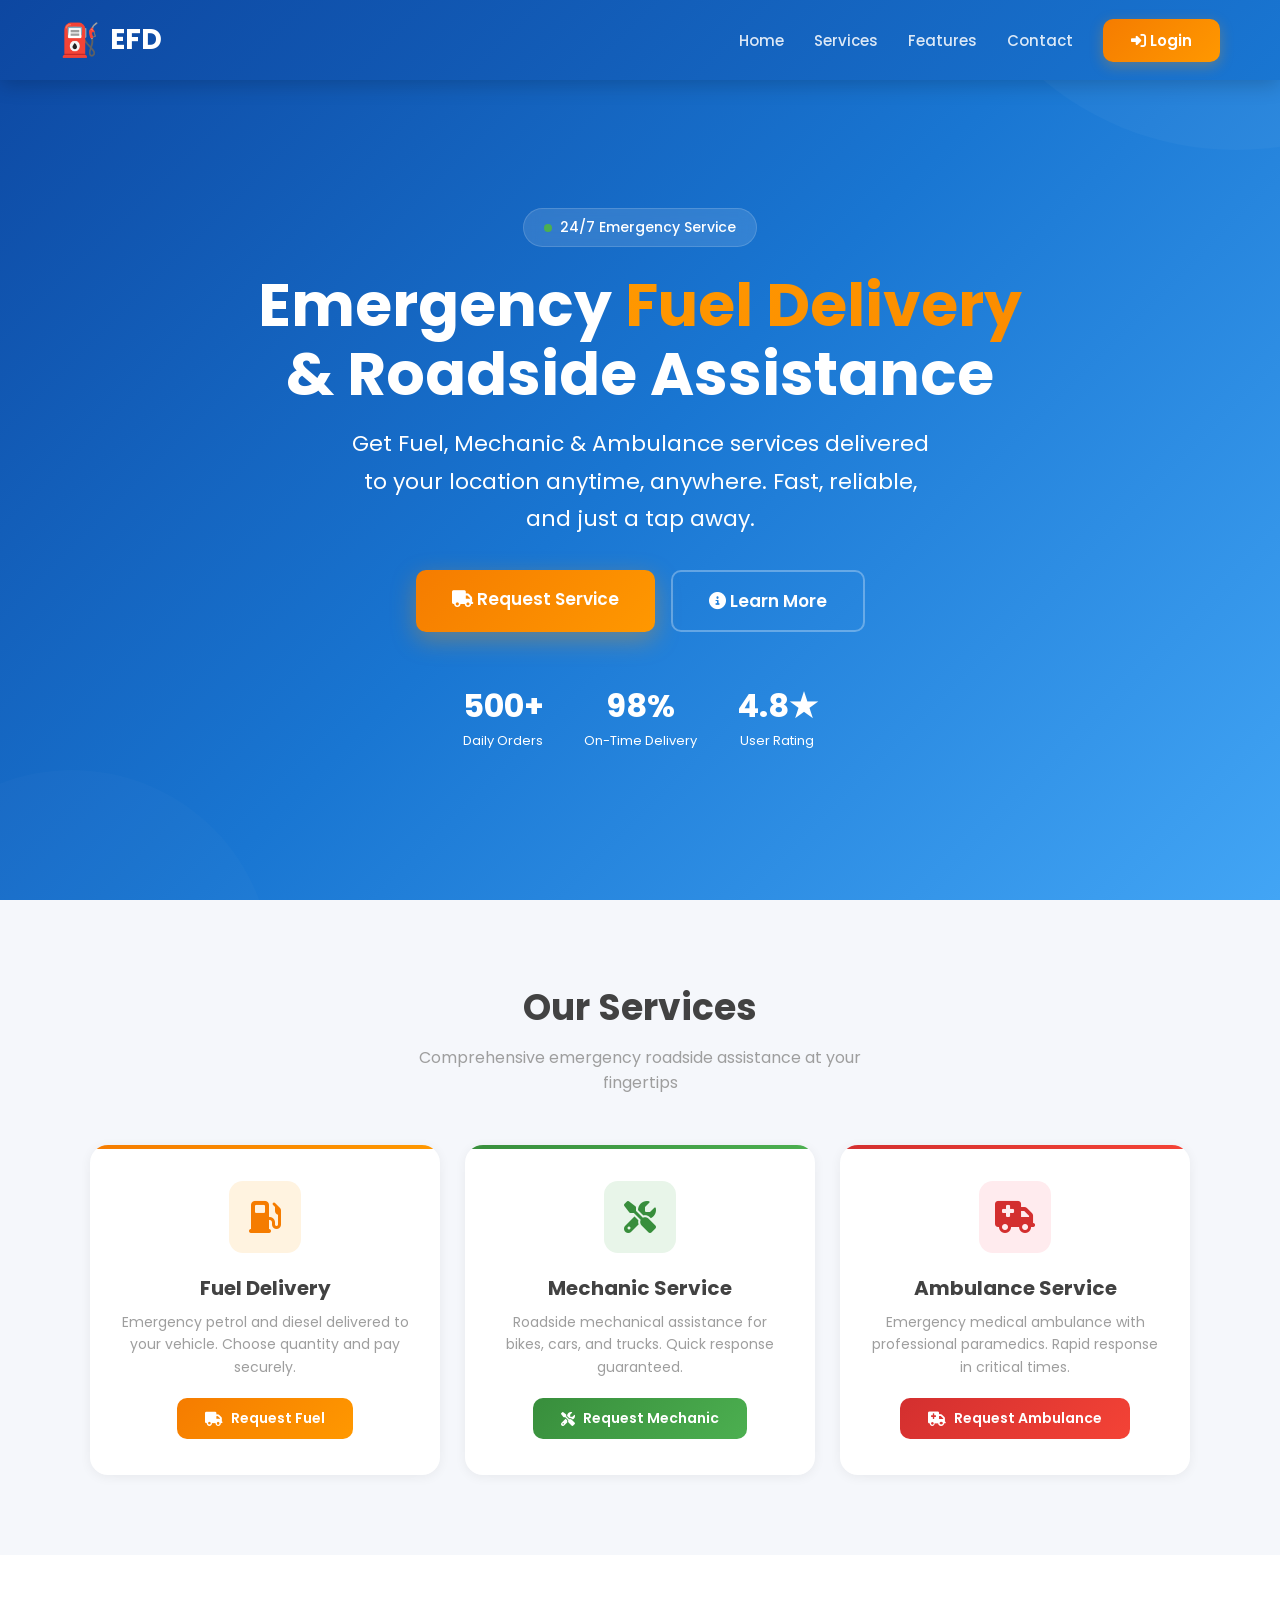
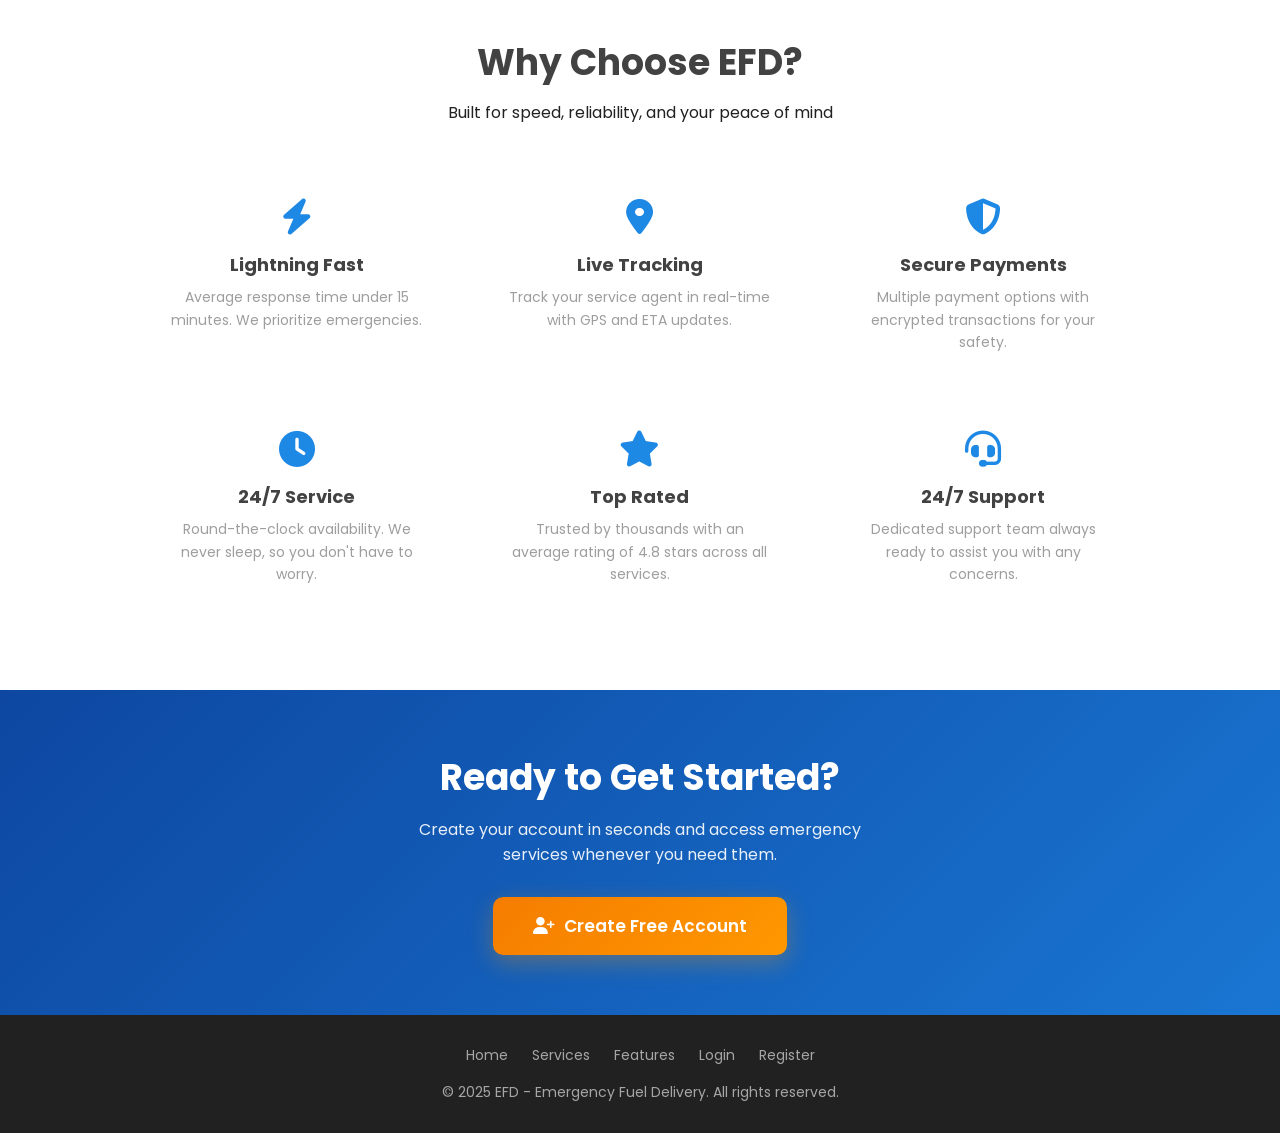
==== index.html @ 89ee6900 "Initial commit" ====
<!DOCTYPE html>
<html lang="en">
<head>
    <meta charset="UTF-8">
    <meta name="viewport" content="width=device-width, initial-scale=1.0">
    <title>EFD - Emergency Fuel Delivery</title>

    <link rel="stylesheet" href="css/shared-design-system.css">
    <link rel="stylesheet" href="css/animations.css">
    <link rel="stylesheet" href="css/loading.css">

    <link href="https://fonts.googleapis.com/css2?family=Poppins:wght@300;400;500;600;700&display=swap" rel="stylesheet">
    <link rel="stylesheet" href="https://cdnjs.cloudflare.com/ajax/libs/font-awesome/6.6.0/css/all.min.css">

    <style>
        * { margin: 0; padding: 0; box-sizing: border-box; }

        body {
            font-family: var(--font-family);
            color: var(--neutral-900);
            background: var(--surface);
            overflow-x: hidden;
        }

        /* ===== HEADER / NAV ===== */
        header {
            width: 100%;
            height: 80px;
            background: linear-gradient(135deg, var(--primary-900), var(--primary-700));
            display: flex;
            justify-content: space-between;
            align-items: center;
            padding: 0 60px;
            position: fixed;
            top: 0;
            left: 0;
            z-index: 1000;
            box-shadow: 0 4px 20px rgba(0,0,0,0.2);
        }

        .logo {
            color: white;
            font-size: 28px;
            font-weight: var(--font-bold);
            display: flex;
            align-items: center;
            gap: 10px;
        }

        .logo span {
            font-size: 32px;
        }

        nav {
            display: flex;
            align-items: center;
            gap: 30px;
        }

        nav a {
            text-decoration: none;
            color: rgba(255,255,255,0.85);
            font-size: 15px;
            font-weight: var(--font-medium);
            transition: color var(--transition-fast);
            position: relative;
        }

        nav a::after {
            content: '';
            position: absolute;
            bottom: -4px;
            left: 0;
            width: 0;
            height: 2px;
            background: var(--secondary-500);
            transition: width var(--transition-base);
        }

        nav a:hover {
            color: white;
        }

        nav a:hover::after {
            width: 100%;
        }

        nav .btn-login {
            padding: 10px 28px;
            background: linear-gradient(135deg, var(--secondary-700), var(--secondary-500));
            color: white;
            border: none;
            border-radius: var(--radius-md);
            font-family: var(--font-family);
            font-size: 15px;
            font-weight: var(--font-semibold);
            cursor: pointer;
            transition: all var(--transition-base);
            box-shadow: 0 4px 14px rgba(255,152,0,0.3);
            text-decoration: none;
        }

        nav .btn-login:hover {
            transform: translateY(-2px);
            box-shadow: 0 6px 20px rgba(255,152,0,0.4);
        }

        /* ===== HERO ===== */
        .hero {
            min-height: 100vh;
            display: flex;
            flex-direction: column;
            justify-content: center;
            align-items: center;
            text-align: center;
            background: linear-gradient(135deg, var(--primary-900), var(--primary-700), var(--primary-400));
            color: white;
            padding: 120px 20px 60px;
            position: relative;
            overflow: hidden;
        }

        .hero::before {
            content: '';
            position: absolute;
            top: -50%;
            right: -20%;
            width: 600px;
            height: 600px;
            border-radius: 50%;
            background: rgba(255,255,255,0.03);
            pointer-events: none;
        }

        .hero::after {
            content: '';
            position: absolute;
            bottom: -30%;
            left: -10%;
            width: 400px;
            height: 400px;
            border-radius: 50%;
            background: rgba(255,255,255,0.02);
            pointer-events: none;
        }

        .hero .hero-badge {
            display: inline-flex;
            align-items: center;
            gap: 8px;
            padding: 8px 20px;
            background: rgba(255,255,255,0.12);
            border-radius: var(--radius-full);
            font-size: 14px;
            font-weight: var(--font-medium);
            margin-bottom: 24px;
            backdrop-filter: blur(8px);
            border: 1px solid rgba(255,255,255,0.15);
        }

        .hero .hero-badge .dot {
            width: 8px;
            height: 8px;
            border-radius: 50%;
            background: var(--success-500);
            animation: pulse-dot 1.5s ease-in-out infinite;
        }

        .hero h1 {
            font-size: clamp(36px, 5vw, 60px);
            font-weight: var(--font-bold);
            margin-bottom: 16px;
            line-height: 1.15;
            animation: fadeSlideUp 0.6s ease-out;
        }

        .hero h1 .highlight {
            background: linear-gradient(135deg, var(--secondary-500), var(--secondary-600));
            -webkit-background-clip: text;
            -webkit-text-fill-color: transparent;
            background-clip: text;
        }

        .hero p {
            font-size: clamp(16px, 2vw, 22px);
            opacity: 0.9;
            max-width: 600px;
            margin-bottom: 32px;
            line-height: 1.7;
            animation: fadeSlideUp 0.6s ease-out 0.1s both;
        }

        .hero .hero-actions {
            display: flex;
            gap: 16px;
            flex-wrap: wrap;
            justify-content: center;
            animation: fadeSlideUp 0.6s ease-out 0.2s both;
        }

        .hero .hero-actions .btn-primary-modern {
            padding: 16px 36px;
            font-size: 17px;
            background: linear-gradient(135deg, var(--secondary-700), var(--secondary-500));
            color: white;
            border: none;
            border-radius: var(--radius-md);
            font-family: var(--font-family);
            font-weight: var(--font-semibold);
            cursor: pointer;
            box-shadow: 0 8px 25px rgba(255,152,0,0.35);
            transition: all var(--transition-base);
            text-decoration: none;
        }

        .hero .hero-actions .btn-primary-modern:hover {
            transform: translateY(-3px);
            box-shadow: 0 12px 35px rgba(255,152,0,0.45);
        }

        .hero .hero-actions .btn-outline-modern {
            padding: 16px 36px;
            font-size: 17px;
            background: transparent;
            color: white;
            border: 2px solid rgba(255,255,255,0.3);
            border-radius: var(--radius-md);
            font-family: var(--font-family);
            font-weight: var(--font-semibold);
            cursor: pointer;
            transition: all var(--transition-base);
            text-decoration: none;
        }

        .hero .hero-actions .btn-outline-modern:hover {
            background: rgba(255,255,255,0.1);
            border-color: white;
            transform: translateY(-3px);
        }

        .hero .hero-stats {
            display: flex;
            gap: 40px;
            margin-top: 50px;
            animation: fadeSlideUp 0.6s ease-out 0.3s both;
        }

        .hero .hero-stats .stat-item {
            text-align: center;
        }

        .hero .hero-stats .stat-item h3 {
            font-size: 32px;
            font-weight: var(--font-bold);
            color: white;
        }

        .hero .hero-stats .stat-item p {
            font-size: 13px;
            opacity: 0.7;
            margin-bottom: 0;
        }

        /* ===== SERVICES ===== */
        .services-section {
            padding: 80px 60px;
            background: var(--surface-variant);
        }

        .services-section .section-header {
            text-align: center;
            margin-bottom: 50px;
        }

        .services-section .section-header h2 {
            font-size: clamp(28px, 3vw, 36px);
            color: var(--neutral-800);
            margin-bottom: 10px;
        }

        .services-section .section-header p {
            color: var(--neutral-500);
            font-size: 16px;
            max-width: 500px;
            margin: 0 auto;
        }

        .services-grid {
            display: grid;
            grid-template-columns: repeat(3, 1fr);
            gap: 25px;
            max-width: 1100px;
            margin: 0 auto;
        }

        .service-card {
            background: var(--surface);
            border-radius: var(--radius-xl);
            padding: 36px 28px;
            text-align: center;
            box-shadow: var(--shadow-card);
            transition: all var(--transition-base);
            position: relative;
            overflow: hidden;
            cursor: pointer;
        }

        .service-card::before {
            content: '';
            position: absolute;
            top: 0;
            left: 0;
            right: 0;
            height: 4px;
        }

        .service-card.fuel::before { background: linear-gradient(90deg, var(--secondary-700), var(--secondary-500)); }
        .service-card.mechanic::before { background: linear-gradient(90deg, var(--success-700), var(--success-500)); }
        .service-card.ambulance::before { background: linear-gradient(90deg, var(--error-700), var(--error-500)); }

        .service-card:hover {
            transform: translateY(-8px);
            box-shadow: var(--shadow-card-hover);
        }

        .service-card .icon-wrapper {
            width: 72px;
            height: 72px;
            border-radius: var(--radius-lg);
            display: flex;
            align-items: center;
            justify-content: center;
            margin: 0 auto 20px;
            font-size: 32px;
        }

        .service-card.fuel .icon-wrapper { background: #FFF3E0; color: var(--secondary-700); }
        .service-card.mechanic .icon-wrapper { background: #E8F5E9; color: var(--success-700); }
        .service-card.ambulance .icon-wrapper { background: #FFEBEE; color: var(--error-700); }

        .service-card h3 {
            font-size: 20px;
            color: var(--neutral-800);
            margin-bottom: 8px;
        }

        .service-card p {
            color: var(--neutral-500);
            font-size: 14px;
            line-height: 1.6;
            margin-bottom: 20px;
        }

        .service-card .service-link {
            display: inline-flex;
            align-items: center;
            gap: 8px;
            padding: 10px 28px;
            border-radius: var(--radius-md);
            font-size: 14px;
            font-weight: var(--font-semibold);
            color: white;
            text-decoration: none;
            transition: all var(--transition-base);
        }

        .service-card.fuel .service-link { background: linear-gradient(135deg, var(--secondary-700), var(--secondary-500)); }
        .service-card.mechanic .service-link { background: linear-gradient(135deg, var(--success-700), var(--success-500)); }
        .service-card.ambulance .service-link { background: linear-gradient(135deg, var(--error-700), var(--error-500)); }

        .service-card .service-link:hover {
            transform: translateY(-2px);
            box-shadow: 0 6px 20px rgba(0,0,0,0.15);
        }

        /* ===== FEATURES ===== */
        .features-section {
            padding: 80px 60px;
            background: var(--surface);
        }

        .features-section .section-header {
            text-align: center;
            margin-bottom: 50px;
        }

        .features-section .section-header h2 {
            font-size: clamp(28px, 3vw, 36px);
            color: var(--neutral-800);
            margin-bottom: 10px;
        }

        .features-grid {
            display: grid;
            grid-template-columns: repeat(3, 1fr);
            gap: 30px;
            max-width: 1000px;
            margin: 0 auto;
        }

        .feature-item {
            text-align: center;
            padding: 24px;
        }

        .feature-item i {
            font-size: 36px;
            color: var(--primary-600);
            margin-bottom: 16px;
        }

        .feature-item h4 {
            font-size: 18px;
            color: var(--neutral-800);
            margin-bottom: 8px;
        }

        .feature-item p {
            color: var(--neutral-500);
            font-size: 14px;
            line-height: 1.6;
        }

        /* ===== CTA ===== */
        .cta-section {
            padding: 60px;
            background: linear-gradient(135deg, var(--primary-900), var(--primary-700));
            text-align: center;
            color: white;
        }

        .cta-section h2 {
            font-size: clamp(24px, 3vw, 36px);
            margin-bottom: 12px;
        }

        .cta-section p {
            opacity: 0.9;
            font-size: 16px;
            max-width: 500px;
            margin: 0 auto 30px;
        }

        .cta-section .btn-register {
            display: inline-flex;
            align-items: center;
            gap: 10px;
            padding: 16px 40px;
            background: linear-gradient(135deg, var(--secondary-700), var(--secondary-500));
            color: white;
            border: none;
            border-radius: var(--radius-md);
            font-family: var(--font-family);
            font-size: 17px;
            font-weight: var(--font-semibold);
            cursor: pointer;
            text-decoration: none;
            box-shadow: 0 8px 25px rgba(255,152,0,0.3);
            transition: all var(--transition-base);
        }

        .cta-section .btn-register:hover {
            transform: translateY(-3px);
            box-shadow: 0 12px 35px rgba(255,152,0,0.4);
        }

        /* ===== FOOTER ===== */
        footer {
            background: var(--neutral-900);
            padding: 30px 60px;
            text-align: center;
            color: rgba(255,255,255,0.6);
            font-size: 14px;
        }

        footer .footer-links {
            display: flex;
            justify-content: center;
            gap: 24px;
            margin-bottom: 16px;
        }

        footer .footer-links a {
            color: rgba(255,255,255,0.6);
            text-decoration: none;
            transition: color var(--transition-fast);
        }

        footer .footer-links a:hover {
            color: white;
        }

        /* ===== RESPONSIVE ===== */
        @media (max-width: 900px) {
            header { padding: 0 24px; }
            nav { gap: 16px; }
            nav a { font-size: 14px; }
            .services-section { padding: 50px 24px; }
            .services-grid { grid-template-columns: 1fr; }
            .features-section { padding: 50px 24px; }
            .features-grid { grid-template-columns: 1fr; }
            .cta-section { padding: 40px 24px; }
            footer { padding: 24px; }
            .hero .hero-stats { gap: 24px; flex-wrap: wrap; }
        }

        @media (max-width: 768px) {
            header { padding: 0 16px; height: 64px; }
            .logo { font-size: 22px; }
            nav a:not(.btn-login) { display: none; }
            .hero { padding: 100px 16px 40px; }
            .services-section { padding: 40px 16px; }
            .features-section { padding: 40px 16px; }
            .cta-section { padding: 32px 16px; }
            footer { padding: 20px 16px; }
            footer .footer-links { flex-wrap: wrap; gap: 16px; }
        }
    </style>

</head>

<body>

<header class="page-enter">
    <div class="logo">
        <span>⛽</span> EFD
    </div>
    <nav>
        <a href="#">Home</a>
        <a href="#services">Services</a>
        <a href="#features">Features</a>
        <a href="#contact">Contact</a>
        <a href="login.html" class="btn-login">
            <i class="fa-solid fa-right-to-bracket"></i> Login
        </a>
    </nav>
</header>

<!-- ===== HERO ===== -->
<section class="hero">
    <div class="hero-badge">
        <span class="dot"></span>
        24/7 Emergency Service
    </div>

    <h1>
        Emergency <span class="highlight">Fuel Delivery</span><br>
        &amp; Roadside Assistance
    </h1>

    <p>
        Get Fuel, Mechanic &amp; Ambulance services delivered to your location anytime, anywhere. Fast, reliable, and just a tap away.
    </p>

    <div class="hero-actions">
        <a href="fuel-booking.html" class="btn-primary-modern">
            <i class="fa-solid fa-truck"></i> Request Service
        </a>
        <a href="#services" class="btn-outline-modern">
            <i class="fa-solid fa-circle-info"></i> Learn More
        </a>
    </div>

    <div class="hero-stats">
        <div class="stat-item">
            <h3>500+</h3>
            <p>Daily Orders</p>
        </div>
        <div class="stat-item">
            <h3>98%</h3>
            <p>On-Time Delivery</p>
        </div>
        <div class="stat-item">
            <h3>4.8★</h3>
            <p>User Rating</p>
        </div>
    </div>
</section>

<!-- ===== SERVICES ===== -->
<section class="services-section" id="services">
    <div class="section-header">
        <h2>Our Services</h2>
        <p>Comprehensive emergency roadside assistance at your fingertips</p>
    </div>

    <div class="services-grid">
        <div class="service-card fuel card-stagger">
            <div class="icon-wrapper">
                <i class="fa-solid fa-gas-pump"></i>
            </div>
            <h3>Fuel Delivery</h3>
            <p>Emergency petrol and diesel delivered to your vehicle. Choose quantity and pay securely.</p>
            <a href="fuel-booking.html" class="service-link">
                <i class="fa-solid fa-truck"></i> Request Fuel
            </a>
        </div>

        <div class="service-card mechanic card-stagger">
            <div class="icon-wrapper">
                <i class="fa-solid fa-screwdriver-wrench"></i>
            </div>
            <h3>Mechanic Service</h3>
            <p>Roadside mechanical assistance for bikes, cars, and trucks. Quick response guaranteed.</p>
            <a href="mechanic-booking.html" class="service-link">
                <i class="fa-solid fa-tools"></i> Request Mechanic
            </a>
        </div>

        <div class="service-card ambulance card-stagger">
            <div class="icon-wrapper">
                <i class="fa-solid fa-truck-medical"></i>
            </div>
            <h3>Ambulance Service</h3>
            <p>Emergency medical ambulance with professional paramedics. Rapid response in critical times.</p>
            <a href="ambulance-booking.html" class="service-link">
                <i class="fa-solid fa-truck-medical"></i> Request Ambulance
            </a>
        </div>
    </div>
</section>

<!-- ===== FEATURES ===== -->
<section class="features-section" id="features">
    <div class="section-header">
        <h2>Why Choose EFD?</h2>
        <p>Built for speed, reliability, and your peace of mind</p>
    </div>

    <div class="features-grid">
        <div class="feature-item card-stagger">
            <i class="fa-solid fa-bolt"></i>
            <h4>Lightning Fast</h4>
            <p>Average response time under 15 minutes. We prioritize emergencies.</p>
        </div>
        <div class="feature-item card-stagger">
            <i class="fa-solid fa-location-dot"></i>
            <h4>Live Tracking</h4>
            <p>Track your service agent in real-time with GPS and ETA updates.</p>
        </div>
        <div class="feature-item card-stagger">
            <i class="fa-solid fa-shield-halved"></i>
            <h4>Secure Payments</h4>
            <p>Multiple payment options with encrypted transactions for your safety.</p>
        </div>
        <div class="feature-item card-stagger">
            <i class="fa-solid fa-clock"></i>
            <h4>24/7 Service</h4>
            <p>Round-the-clock availability. We never sleep, so you don't have to worry.</p>
        </div>
        <div class="feature-item card-stagger">
            <i class="fa-solid fa-star"></i>
            <h4>Top Rated</h4>
            <p>Trusted by thousands with an average rating of 4.8 stars across all services.</p>
        </div>
        <div class="feature-item card-stagger">
            <i class="fa-solid fa-headset"></i>
            <h4>24/7 Support</h4>
            <p>Dedicated support team always ready to assist you with any concerns.</p>
        </div>
    </div>
</section>

<!-- ===== CTA ===== -->
<section class="cta-section" id="contact">
    <h2>Ready to Get Started?</h2>
    <p>Create your account in seconds and access emergency services whenever you need them.</p>
    <a href="register.html" class="btn-register">
        <i class="fa-solid fa-user-plus"></i> Create Free Account
    </a>
</section>

<!-- ===== FOOTER ===== -->
<footer>
    <div class="footer-links">
        <a href="#">Home</a>
        <a href="#services">Services</a>
        <a href="#features">Features</a>
        <a href="login.html">Login</a>
        <a href="register.html">Register</a>
    </div>
    <p>&copy; 2025 EFD - Emergency Fuel Delivery. All rights reserved.</p>
</footer>

<script src="js/app.js"></script>
<script src="js/toast.js" type="module"></script>

</body>
</html>
---- css/shared-design-system.css ----
/* =============================================
   EFD DESIGN SYSTEM v2.0 - Material Design 3
   Premium, Production-Ready Design Tokens
   Inspired by Uber, Rapido, Swiggy
   ============================================= */

:root {
    /* ========== COLOR SYSTEM ========== */
    /* Primary - Deep Blue (Trust, Reliability) */
    --primary-50: #E3F2FD;
    --primary-100: #BBDEFB;
    --primary-200: #90CAF9;
    --primary-300: #64B5F6;
    --primary-400: #42A5F5;
    --primary-500: #2196F3;
    --primary-600: #1E88E5;
    --primary-700: #1976D2;
    --primary-800: #1565C0;
    --primary-900: #0D47A1;
    
    /* Secondary - Orange (Urgency, Fuel) */
    --secondary-500: #FF9800;
    --secondary-600: #FB8C00;
    --secondary-700: #F57C00;
    
    /* Success - Green (Completed) */
    --success-50: #E8F5E9;
    --success-100: #C8E6C9;
    --success-500: #4CAF50;
    --success-600: #43A047;
    --success-700: #388E3C;
    
    /* Warning - Amber (Pending) */
    --warning-50: #FFF8E1;
    --warning-500: #FFC107;
    --warning-600: #FFB300;
    --warning-700: #FFA000;
    
    /* Error - Red (Cancelled/Rejected) */
    --error-50: #FFEBEE;
    --error-500: #F44336;
    --error-600: #E53935;
    --error-700: #D32F2F;
    
    /* Info - Blue (On The Way) */
    --info-50: #E3F2FD;
    --info-500: #2196F3;
    --info-600: #1E88E5;
    
    /* Neutral */
    --neutral-50: #FAFAFA;
    --neutral-100: #F5F5F5;
    --neutral-200: #EEEEEE;
    --neutral-300: #E0E0E0;
    --neutral-400: #BDBDBD;
    --neutral-500: #9E9E9E;
    --neutral-600: #757575;
    --neutral-700: #616161;
    --neutral-800: #424242;
    --neutral-900: #212121;
    
    /* Surface */
    --surface: #FFFFFF;
    --surface-variant: #F5F7FB;
    --surface-dim: #E8EDF5;
    --surface-container: #F0F4FA;
    --surface-container-high: #E8EDF5;
    
    /* ========== ELEVATION / SHADOWS ========== */
    --shadow-sm: 0 1px 3px rgba(0,0,0,0.06), 0 1px 2px rgba(0,0,0,0.04);
    --shadow-md: 0 4px 6px rgba(0,0,0,0.05), 0 2px 4px rgba(0,0,0,0.04);
    --shadow-lg: 0 10px 25px rgba(0,0,0,0.06), 0 4px 10px rgba(0,0,0,0.04);
    --shadow-xl: 0 20px 40px rgba(0,0,0,0.08), 0 8px 20px rgba(0,0,0,0.06);
    --shadow-card: 0 2px 12px rgba(0,0,0,0.06);
    --shadow-card-hover: 0 8px 30px rgba(0,0,0,0.10);
    --shadow-button: 0 4px 14px rgba(21,101,192,0.30);
    --shadow-button-hover: 0 6px 20px rgba(21,101,192,0.40);
    
    /* ========== TYPOGRAPHY ========== */
    --font-family: 'Poppins', -apple-system, BlinkMacSystemFont, sans-serif;
    
    --text-xs: 0.75rem;    /* 12px */
    --text-sm: 0.8125rem;  /* 13px */
    --text-base: 0.9375rem; /* 15px */
    --text-md: 1rem;        /* 16px */
    --text-lg: 1.125rem;    /* 18px */
    --text-xl: 1.375rem;    /* 22px */
    --text-2xl: 1.75rem;    /* 28px */
    --text-3xl: 2.25rem;    /* 36px */
    
    --font-light: 300;
    --font-regular: 400;
    --font-medium: 500;
    --font-semibold: 600;
    --font-bold: 700;
    
    --line-height-tight: 1.2;
    --line-height-normal: 1.5;
    --line-height-relaxed: 1.7;
    
    /* ========== SPACING (4px base) ========== */
    --space-1: 0.25rem;  /* 4px */
    --space-2: 0.5rem;   /* 8px */
    --space-3: 0.75rem;  /* 12px */
    --space-4: 1rem;     /* 16px */
    --space-5: 1.25rem;  /* 20px */
    --space-6: 1.5rem;   /* 24px */
    --space-8: 2rem;     /* 32px */
    --space-10: 2.5rem;  /* 40px */
    --space-12: 3rem;    /* 48px */
    --space-16: 4rem;    /* 64px */
    
    /* ========== BORDER RADIUS ========== */
    --radius-sm: 6px;
    --radius-md: 10px;
    --radius-lg: 14px;
    --radius-xl: 18px;
    --radius-2xl: 24px;
    --radius-full: 9999px;
    
    /* ========== TRANSITIONS ========== */
    --transition-fast: 150ms ease;
    --transition-base: 250ms ease;
    --transition-slow: 350ms ease;
    --transition-spring: 250ms cubic-bezier(0.34, 1.56, 0.64, 1);
}

/* =============================================
   BASE STYLES
   ============================================= */
*, *::before, *::after {
    box-sizing: border-box;
}

html {
    scroll-behavior: smooth;
    -webkit-font-smoothing: antialiased;
    -moz-osx-font-smoothing: grayscale;
}

/* =============================================
   TYPOGRAPHY UTILITIES
   ============================================= */
.text-xs { font-size: var(--text-xs); }
.text-sm { font-size: var(--text-sm); }
.text-base { font-size: var(--text-base); }
.text-md { font-size: var(--text-md); }
.text-lg { font-size: var(--text-lg); }
.text-xl { font-size: var(--text-xl); }
.text-2xl { font-size: var(--text-2xl); }
.text-3xl { font-size: var(--text-3xl); }

.font-light { font-weight: var(--font-light); }
.font-regular { font-weight: var(--font-regular); }
.font-medium { font-weight: var(--font-medium); }
.font-semibold { font-weight: var(--font-semibold); }
.font-bold { font-weight: var(--font-bold); }

/* =============================================
   CARD COMPONENT
   ============================================= */
.card-modern {
    background: var(--surface);
    border-radius: var(--radius-xl);
    box-shadow: var(--shadow-card);
    padding: var(--space-6);
    transition: all var(--transition-base);
    position: relative;
    overflow: hidden;
}

.card-modern:hover {
    box-shadow: var(--shadow-card-hover);
    transform: translateY(-2px);
}

.card-modern::before {
    content: '';
    position: absolute;
    top: 0;
    left: 0;
    right: 0;
    height: 3px;
    background: linear-gradient(90deg, var(--primary-700), var(--primary-400));
    opacity: 0;
    transition: opacity var(--transition-base);
}

.card-modern:hover::before {
    opacity: 1;
}

/* =============================================
   BUTTON COMPONENT
   ============================================= */
.btn-modern {
    display: inline-flex;
    align-items: center;
    justify-content: center;
    gap: var(--space-2);
    padding: var(--space-3) var(--space-6);
    border: none;
    border-radius: var(--radius-md);
    font-family: var(--font-family);
    font-size: var(--text-base);
    font-weight: var(--font-semibold);
    cursor: pointer;
    transition: all var(--transition-base);
    position: relative;
    overflow: hidden;
    text-decoration: none;
    user-select: none;
    -webkit-tap-highlight-color: transparent;
}

.btn-modern::after {
    content: '';
    position: absolute;
    inset: 0;
    background: radial-gradient(circle, rgba(255,255,255,0.3) 10%, transparent 10%);
    background-position: center;
    background-repeat: no-repeat;
    background-size: 0%;
    transition: background-size 0.6s, opacity 0.6s;
    opacity: 0;
    pointer-events: none;
}

.btn-modern:active::after {
    background-size: 1000%;
    opacity: 1;
    transition: 0s;
}

.btn-modern:active {
    transform: scale(0.97);
}

.btn-modern:disabled {
    opacity: 0.6;
    cursor: not-allowed;
    transform: none !important;
}

/* Button variants */
.btn-primary-modern {
    background: linear-gradient(135deg, var(--primary-800), var(--primary-600));
    color: white;
    box-shadow: var(--shadow-button);
}

.btn-primary-modern:hover:not(:disabled) {
    box-shadow: var(--shadow-button-hover);
    transform: translateY(-2px);
}

.btn-success-modern {
    background: linear-gradient(135deg, var(--success-700), var(--success-500));
    color: white;
    box-shadow: 0 4px 14px rgba(76,175,80,0.3);
}

.btn-success-modern:hover:not(:disabled) {
    transform: translateY(-2px);
    box-shadow: 0 6px 20px rgba(76,175,80,0.4);
}

.btn-warning-modern {
    background: linear-gradient(135deg, var(--warning-700), var(--warning-500));
    color: white;
    box-shadow: 0 4px 14px rgba(255,152,0,0.3);
}

.btn-warning-modern:hover:not(:disabled) {
    transform: translateY(-2px);
    box-shadow: 0 6px 20px rgba(255,152,0,0.4);
}

.btn-error-modern {
    background: linear-gradient(135deg, var(--error-700), var(--error-500));
    color: white;
    box-shadow: 0 4px 14px rgba(244,67,54,0.3);
}

.btn-error-modern:hover:not(:disabled) {
    transform: translateY(-2px);
    box-shadow: 0 6px 20px rgba(244,67,54,0.4);
}

.btn-outline-modern {
    background: transparent;
    color: var(--primary-700);
    border: 2px solid var(--primary-200);
}

.btn-outline-modern:hover:not(:disabled) {
    background: var(--primary-50);
    border-color: var(--primary-500);
}

.btn-ghost-modern {
    background: transparent;
    color: var(--neutral-700);
}

.btn-ghost-modern:hover:not(:disabled) {
    background: var(--neutral-100);
}

.btn-full {
    width: 100%;
}

.btn-lg {
    padding: var(--space-4) var(--space-8);
    font-size: var(--text-lg);
}

.btn-sm {
    padding: var(--space-2) var(--space-4);
    font-size: var(--text-sm);
}

/* =============================================
   INPUT COMPONENT
   ============================================= */
.input-modern {
    width: 100%;
    padding: var(--space-3) var(--space-4);
    border: 2px solid var(--neutral-300);
    border-radius: var(--radius-md);
    font-family: var(--font-family);
    font-size: var(--text-base);
    color: var(--neutral-900);
    background: var(--surface);
    transition: all var(--transition-base);
    outline: none;
}

.input-modern::placeholder {
    color: var(--neutral-400);
}

.input-modern:focus {
    border-color: var(--primary-500);
    box-shadow: 0 0 0 4px rgba(33,150,243,0.10);
}

.input-modern.input-error {
    border-color: var(--error-500);
}

.input-modern.input-error:focus {
    box-shadow: 0 0 0 4px rgba(244,67,54,0.10);
}

/* =============================================
   BADGE COMPONENT
   ============================================= */
.badge-modern {
    display: inline-flex;
    align-items: center;
    gap: var(--space-1);
    padding: var(--space-1) var(--space-3);
    border-radius: var(--radius-full);
    font-size: var(--text-xs);
    font-weight: var(--font-semibold);
    line-height: 1;
    text-transform: uppercase;
    letter-spacing: 0.3px;
}

.badge-pending {
    background: var(--warning-50);
    color: var(--warning-700);
}

.badge-accepted {
    background: var(--info-50);
    color: var(--info-600);
}

.badge-ontheway {
    background: var(--warning-50);
    color: var(--secondary-700);
}

.badge-reached {
    background: #F3E5F5;
    color: #7B1FA2;
}

.badge-completed {
    background: var(--success-50);
    color: var(--success-700);
}

.badge-cancelled {
    background: var(--error-50);
    color: var(--error-700);
}

/* =============================================
   DIVIDER
   ============================================= */
.divider {
    border: none;
    height: 1px;
    background: var(--neutral-200);
    margin: var(--space-4) 0;
}

.divider-dashed {
    border-top: 2px dashed var(--neutral-300);
    height: 0;
    background: none;
}

/* =============================================
   EMPTY STATE
   ============================================= */
.empty-state-modern {
    display: flex;
    flex-direction: column;
    align-items: center;
    justify-content: center;
    padding: var(--space-12) var(--space-6);
    text-align: center;
}

.empty-state-modern i {
    font-size: 3rem;
    color: var(--neutral-300);
    margin-bottom: var(--space-4);
}

.empty-state-modern h3 {
    color: var(--neutral-700);
    font-size: var(--text-lg);
    margin-bottom: var(--space-2);
}

.empty-state-modern p {
    color: var(--neutral-500);
    font-size: var(--text-sm);
    max-width: 280px;
}

/* =============================================
   SKELETON LOADING
   ============================================= */
.skeleton-modern {
    background: linear-gradient(90deg, 
        var(--neutral-200) 25%, 
        var(--neutral-100) 50%, 
        var(--neutral-200) 75%
    );
    background-size: 200% 100%;
    animation: shimmer 1.5s ease-in-out infinite;
    border-radius: var(--radius-md);
}

.skeleton-text {
    height: 14px;
    margin-bottom: var(--space-3);
    width: 80%;
}

.skeleton-text:last-child {
    width: 60%;
}

.skeleton-title {
    height: 20px;
    width: 50%;
    margin-bottom: var(--space-4);
}

.skeleton-card {
    height: 160px;
    margin-bottom: var(--space-4);
}

.skeleton-avatar {
    width: 48px;
    height: 48px;
    border-radius: var(--radius-full);
}

/* =============================================
   STATUS DOT (for live indicators)
   ============================================= */
.status-dot {
    display: inline-block;
    width: 8px;
    height: 8px;
    border-radius: 50%;
    margin-right: var(--space-2);
    animation: pulse-dot 2s ease-in-out infinite;
}

.status-dot.active {
    background: var(--success-500);
}

.status-dot.pending {
    background: var(--warning-500);
}

.status-dot.offline {
    background: var(--neutral-400);
    animation: none;
}

/* =============================================
   DIALOG / MODAL OVERLAY
   ============================================= */
.dialog-overlay {
    position: fixed;
    inset: 0;
    background: rgba(0,0,0,0.5);
    backdrop-filter: blur(4px);
    display: flex;
    align-items: center;
    justify-content: center;
    z-index: 10000;
    animation: fadeIn 0.2s ease;
    padding: var(--space-4);
}

.dialog-box {
    background: var(--surface);
    border-radius: var(--radius-xl);
    padding: var(--space-8);
    max-width: 400px;
    width: 100%;
    box-shadow: var(--shadow-xl);
    animation: slideUpDialog 0.3s cubic-bezier(0.34, 1.56, 0.64, 1);
}

.dialog-box h3 {
    font-size: var(--text-xl);
    color: var(--neutral-900);
    margin-bottom: var(--space-2);
}

.dialog-box p {
    color: var(--neutral-600);
    font-size: var(--text-base);
    margin-bottom: var(--space-6);
    line-height: var(--line-height-normal);
}

.dialog-actions {
    display: flex;
    gap: var(--space-3);
    justify-content: flex-end;
}

/* =============================================
   PROGRESS / TIMELINE
   ============================================= */
.timeline-modern {
    display: flex;
    align-items: flex-start;
    position: relative;
    padding: var(--space-4) 0;
}

.timeline-step {
    display: flex;
    flex-direction: column;
    align-items: center;
    flex: 1;
    position: relative;
    z-index: 1;
}

.timeline-dot {
    width: 32px;
    height: 32px;
    border-radius: 50%;
    display: flex;
    align-items: center;
    justify-content: center;
    font-size: var(--text-sm);
    font-weight: var(--font-bold);
    color: white;
    transition: all var(--transition-base);
    position: relative;
}

.timeline-dot.completed {
    background: var(--success-500);
    box-shadow: 0 0 0 4px rgba(76,175,80,0.2);
}

.timeline-dot.active {
    background: var(--primary-600);
    box-shadow: 0 0 0 4px rgba(33,150,243,0.2);
    animation: pulse-timeline 2s ease-in-out infinite;
}

.timeline-dot.pending {
    background: var(--neutral-300);
    color: var(--neutral-500);
}

.timeline-label {
    font-size: var(--text-xs);
    color: var(--neutral-600);
    margin-top: var(--space-2);
    text-align: center;
    font-weight: var(--font-medium);
    white-space: nowrap;
}

.timeline-label.active-label {
    color: var(--primary-700);
    font-weight: var(--font-bold);
}

.timeline-label.completed-label {
    color: var(--success-600);
}

.timeline-connector {
    position: absolute;
    top: 16px;
    left: calc(50% + 16px);
    right: calc(-50% + 16px);
    height: 3px;
    background: var(--neutral-200);
    z-index: 0;
}

.timeline-connector.completed {
    background: var(--success-500);
}

.timeline-connector.active {
    background: linear-gradient(90deg, var(--success-500), var(--neutral-200));
}

/* =============================================
   LIVE TRACKING STATUS BAR
   ============================================= */
.live-status-bar {
    display: flex;
    align-items: center;
    gap: var(--space-3);
    padding: var(--space-3) var(--space-4);
    background: var(--primary-50);
    border-radius: var(--radius-md);
    border-left: 4px solid var(--primary-500);
    margin-bottom: var(--space-4);
}

.live-status-bar .pulse-dot {
    width: 10px;
    height: 10px;
    background: var(--success-500);
    border-radius: 50%;
    animation: pulse-dot 1.5s ease-in-out infinite;
}

.live-status-bar span {
    font-size: var(--text-sm);
    color: var(--primary-800);
    font-weight: var(--font-medium);
}

/* =============================================
   KEYFRAMES
   ============================================= */
@keyframes shimmer {
    0% { background-position: -200% 0; }
    100% { background-position: 200% 0; }
}

@keyframes pulse-dot {
    0%, 100% { opacity: 1; transform: scale(1); }
    50% { opacity: 0.7; transform: scale(1.3); }
}

@keyframes pulse-timeline {
    0%, 100% { box-shadow: 0 0 0 4px rgba(33,150,243,0.2); }
    50% { box-shadow: 0 0 0 8px rgba(33,150,243,0.1); }
}

@keyframes fadeIn {
    from { opacity: 0; }
    to { opacity: 1; }
}

@keyframes slideUpDialog {
    from { opacity: 0; transform: translateY(20px) scale(0.95); }
    to { opacity: 1; transform: translateY(0) scale(1); }
}

/* =============================================
   RESPONSIVE HELPER
   ============================================= */
@media (max-width: 768px) {
    :root {
        --space-6: 1.25rem;
        --space-8: 1.5rem;
    }
}

/* Ripple effect for buttons */
.ripple {
    position: relative;
    overflow: hidden;
}

.ripple::after {
    content: '';
    position: absolute;
    border-radius: 50%;
    background: rgba(255,255,255,0.4);
    width: 100px;
    height: 100px;
    margin-top: -50px;
    margin-left: -50px;
    top: 50%;
    left: 50%;
    transform: scale(0);
    opacity: 0;
    pointer-events: none;
}

.ripple:active::after {
    animation: ripple-effect 0.6s ease-out;
}

@keyframes ripple-effect {
    0% { transform: scale(0); opacity: 0.5; }
    100% { transform: scale(4); opacity: 0; }
}
---- css/animations.css ----
/* =============================================
   EFD ANIMATIONS LIBRARY v2.0
   Premium Micro-Interactions & Transitions
   ============================================= */

/* ========== PAGE TRANSITIONS ========== */
@keyframes fadeSlideUp {
    from {
        opacity: 0;
        transform: translateY(20px);
    }
    to {
        opacity: 1;
        transform: translateY(0);
    }
}

@keyframes fadeSlideDown {
    from {
        opacity: 0;
        transform: translateY(-20px);
    }
    to {
        opacity: 1;
        transform: translateY(0);
    }
}

@keyframes fadeSlideLeft {
    from {
        opacity: 0;
        transform: translateX(20px);
    }
    to {
        opacity: 1;
        transform: translateX(0);
    }
}

@keyframes fadeIn {
    from { opacity: 0; }
    to { opacity: 1; }
}

.page-enter {
    animation: fadeSlideUp 0.4s ease-out;
}

.page-enter-delayed {
    animation: fadeSlideUp 0.5s ease-out 0.1s both;
}

/* ========== CARD STAGGER ENTRY ========== */
.card-stagger {
    opacity: 0;
    animation: fadeSlideUp 0.4s ease-out forwards;
}

.card-stagger:nth-child(1) { animation-delay: 0.05s; }
.card-stagger:nth-child(2) { animation-delay: 0.10s; }
.card-stagger:nth-child(3) { animation-delay: 0.15s; }
.card-stagger:nth-child(4) { animation-delay: 0.20s; }
.card-stagger:nth-child(5) { animation-delay: 0.25s; }
.card-stagger:nth-child(6) { animation-delay: 0.30s; }
.card-stagger:nth-child(7) { animation-delay: 0.35s; }
.card-stagger:nth-child(8) { animation-delay: 0.40s; }

/* ========== SUCCESS CHECKMARK ANIMATION ========== */
@keyframes checkmark-draw {
    from {
        stroke-dashoffset: 100;
    }
    to {
        stroke-dashoffset: 0;
    }
}

@keyframes checkmark-circle {
    from {
        stroke-dashoffset: 314;
    }
    to {
        stroke-dashoffset: 0;
    }
}

.success-checkmark {
    display: inline-block;
    width: 64px;
    height: 64px;
    position: relative;
}

.success-checkmark .checkmark-circle {
    stroke-dasharray: 314;
    stroke-dashoffset: 314;
    animation: checkmark-circle 0.6s ease-in-out forwards;
    stroke: #4CAF50;
    fill: none;
    stroke-width: 4;
}

.success-checkmark .checkmark-check {
    stroke-dasharray: 100;
    stroke-dashoffset: 100;
    animation: checkmark-draw 0.4s ease-in-out 0.6s forwards;
    stroke: #4CAF50;
    fill: none;
    stroke-width: 6;
    stroke-linecap: round;
    stroke-linejoin: round;
}

/* ========== ERROR SHAKE ANIMATION ========== */
@keyframes shake {
    0%, 100% { transform: translateX(0); }
    10%, 30%, 50%, 70%, 90% { transform: translateX(-5px); }
    20%, 40%, 60%, 80% { transform: translateX(5px); }
}

.shake {
    animation: shake 0.5s ease-in-out;
}

/* ========== SCALE POP ========== */
@keyframes scalePop {
    0% {
        transform: scale(0);
        opacity: 0;
    }
    60% {
        transform: scale(1.1);
    }
    100% {
        transform: scale(1);
        opacity: 1;
    }
}

.scale-pop {
    animation: scalePop 0.35s cubic-bezier(0.34, 1.56, 0.64, 1);
}

/* ========== COUNTER ANIMATION ========== */
@keyframes countUp {
    from {
        opacity: 0;
        transform: translateY(10px);
    }
    to {
        opacity: 1;
        transform: translateY(0);
    }
}

.animate-count {
    animation: countUp 0.3s ease-out;
}

/* ========== PULSE GLOW ========== */
@keyframes pulseGlow {
    0%, 100% {
        box-shadow: 0 0 0 0 rgba(33,150,243,0.4);
    }
    50% {
        box-shadow: 0 0 0 10px rgba(33,150,243,0);
    }
}

.pulse-glow {
    animation: pulseGlow 2s ease-in-out infinite;
}

/* ========== STATUS BADGE PULSE ========== */
@keyframes badgePulse {
    0%, 100% {
        transform: scale(1);
    }
    50% {
        transform: scale(1.05);
    }
}

.badge-pulse {
    animation: badgePulse 2s ease-in-out infinite;
}

/* ========== SPINNER (for loading states) ========== */
@keyframes spin {
    to { transform: rotate(360deg); }
}

.spinner-modern {
    display: inline-block;
    width: 24px;
    height: 24px;
    border: 3px solid rgba(21,101,192,0.15);
    border-radius: 50%;
    border-top-color: var(--primary-700);
    animation: spin 0.7s linear infinite;
}

.spinner-white {
    border-color: rgba(255,255,255,0.2);
    border-top-color: white;
}

.spinner-sm {
    width: 16px;
    height: 16px;
    border-width: 2px;
}

.spinner-lg {
    width: 40px;
    height: 40px;
    border-width: 4px;
}

/* ========== NOTIFICATION BANNER SLIDE ========== */
@keyframes bannerSlideIn {
    from {
        transform: translateY(-100%);
        opacity: 0;
    }
    to {
        transform: translateY(0);
        opacity: 1;
    }
}

@keyframes bannerSlideOut {
    from {
        transform: translateY(0);
        opacity: 1;
    }
    to {
        transform: translateY(-100%);
        opacity: 0;
    }
}

/* ========== CONTENT ENTRANCE VARIANTS ========== */
.animate-fade {
    animation: fadeIn 0.3s ease-out;
}

.animate-slide-up {
    animation: fadeSlideUp 0.4s ease-out;
}

.animate-slide-down {
    animation: fadeSlideDown 0.4s ease-out;
}

.animate-slide-left {
    animation: fadeSlideLeft 0.4s ease-out;
}

/* ========== SMOOTH HEIGHT TRANSITION ========== */
.expandable {
    overflow: hidden;
    transition: max-height 0.4s ease, opacity 0.3s ease;
    max-height: 0;
    opacity: 0;
}

.expandable.open {
    max-height: 500px;
    opacity: 1;
}

/* ========== BUTTON LOADING STATE ========== */
.btn-loading {
    position: relative;
    color: transparent !important;
    pointer-events: none;
}

.btn-loading::after {
    content: '';
    position: absolute;
    top: 50%;
    left: 50%;
    width: 20px;
    height: 20px;
    margin: -10px 0 0 -10px;
    border: 3px solid rgba(255,255,255,0.3);
    border-radius: 50%;
    border-top-color: white;
    animation: spin 0.7s linear infinite;
}

/* ========== PROGRESS BAR ANIMATION ========== */
@keyframes progressFill {
    from { width: 0%; }
    to { width: 100%; }
}

.progress-bar {
    height: 4px;
    background: var(--neutral-200);
    border-radius: 2px;
    overflow: hidden;
    position: relative;
}

.progress-bar-fill {
    height: 100%;
    background: linear-gradient(90deg, var(--primary-700), var(--primary-400));
    border-radius: 2px;
    animation: progressFill 2s ease-in-out;
    position: relative;
}

.progress-bar-fill::after {
    content: '';
    position: absolute;
    top: 0;
    left: 0;
    right: 0;
    bottom: 0;
    background: linear-gradient(90deg, transparent, rgba(255,255,255,0.3), transparent);
    animation: shimmer 1.5s ease-in-out infinite;
}

/* ========== LIVE INDICATOR ========== */
@keyframes livePulse {
    0% {
        box-shadow: 0 0 0 0 rgba(244,67,54,0.5);
    }
    70% {
        box-shadow: 0 0 0 8px rgba(244,67,54,0);
    }
    100% {
        box-shadow: 0 0 0 0 rgba(244,67,54,0);
    }
}

.live-indicator {
    display: inline-flex;
    align-items: center;
    gap: 6px;
    padding: 4px 12px;
    background: var(--error-50);
    border-radius: var(--radius-full);
    color: var(--error-600);
    font-size: var(--text-xs);
    font-weight: var(--font-semibold);
}

.live-indicator::before {
    content: '';
    width: 8px;
    height: 8px;
    background: var(--error-500);
    border-radius: 50%;
    animation: livePulse 2s ease-in-out infinite;
}

/* ========== SATISFYING SUCCESS ANIMATION ========== */
.success-popup {
    position: fixed;
    top: 50%;
    left: 50%;
    transform: translate(-50%, -50%);
    z-index: 10001;
    text-align: center;
    animation: scalePop 0.5s cubic-bezier(0.34, 1.56, 0.64, 1);
}

.success-popup h3 {
    margin-top: var(--space-4);
    color: var(--success-700);
    font-size: var(--text-xl);
}

.success-popup p {
    color: var(--neutral-600);
    font-size: var(--text-sm);
    margin-top: var(--space-2);
}

/* ========== STAGGER LIST ========== */
.stagger-list > * {
    opacity: 0;
    animation: fadeSlideUp 0.4s ease-out forwards;
}

.stagger-list > *:nth-child(1) { animation-delay: 0.05s; }
.stagger-list > *:nth-child(2) { animation-delay: 0.10s; }
.stagger-list > *:nth-child(3) { animation-delay: 0.15s; }
.stagger-list > *:nth-child(4) { animation-delay: 0.20s; }
.stagger-list > *:nth-child(5) { animation-delay: 0.25s; }
.stagger-list > *:nth-child(6) { animation-delay: 0.30s; }
.stagger-list > *:nth-child(7) { animation-delay: 0.35s; }
.stagger-list > *:nth-child(8) { animation-delay: 0.40s; }

/* ========== CONFETTI-LIKE SUCCESS PARTICLES ========== */
@keyframes particle {
    0% {
        transform: translateY(0) rotate(0deg);
        opacity: 1;
    }
    100% {
        transform: translateY(-100px) rotate(720deg);
        opacity: 0;
    }
}

.particle-container {
    position: absolute;
    top: 50%;
    left: 50%;
    width: 0;
    height: 0;
    pointer-events: none;
}

.particle {
    position: absolute;
    width: 6px;
    height: 6px;
    border-radius: 50%;
    animation: particle 1s ease-out forwards;
}
---- css/loading.css ----
/* Loading Spinner */
.loading-spinner {
    display: inline-block;
    width: 20px;
    height: 20px;
    border: 3px solid rgba(21, 101, 192, 0.3);
    border-radius: 50%;
    border-top-color: #1565C0;
    animation: spin 0.8s linear infinite;
    margin-right: 8px;
    vertical-align: middle;
}

@keyframes spin {
    to { transform: rotate(360deg); }
}

/* Full page loader */
.page-loader {
    position: fixed;
    top: 0;
    left: 0;
    width: 100%;
    height: 100%;
    background: rgba(255, 255, 255, 0.9);
    display: flex;
    justify-content: center;
    align-items: center;
    z-index: 9999;
    flex-direction: column;
    gap: 15px;
}

.page-loader .spinner {
    width: 50px;
    height: 50px;
    border: 5px solid rgba(21, 101, 192, 0.2);
    border-radius: 50%;
    border-top-color: #1565C0;
    animation: spin 1s linear infinite;
}

.page-loader p {
    color: #1565C0;
    font-family: 'Poppins', sans-serif;
    font-size: 16px;
}

/* Skeleton loading */
.skeleton {
    background: linear-gradient(90deg, #f0f0f0 25%, #e0e0e0 50%, #f0f0f0 75%);
    background-size: 200% 100%;
    animation: shimmer 1.5s infinite;
    border-radius: 8px;
}

@keyframes shimmer {
    0% { background-position: -200% 0; }
    100% { background-position: 200% 0; }
}

/* Button loading state */
button.loading {
    position: relative;
    color: transparent !important;
    pointer-events: none;
}

button.loading::after {
    content: "";
    position: absolute;
    top: 50%;
    left: 50%;
    width: 20px;
    height: 20px;
    margin: -10px 0 0 -10px;
    border: 3px solid rgba(255, 255, 255, 0.3);
    border-radius: 50%;
    border-top-color: white;
    animation: spin 0.8s linear infinite;
}
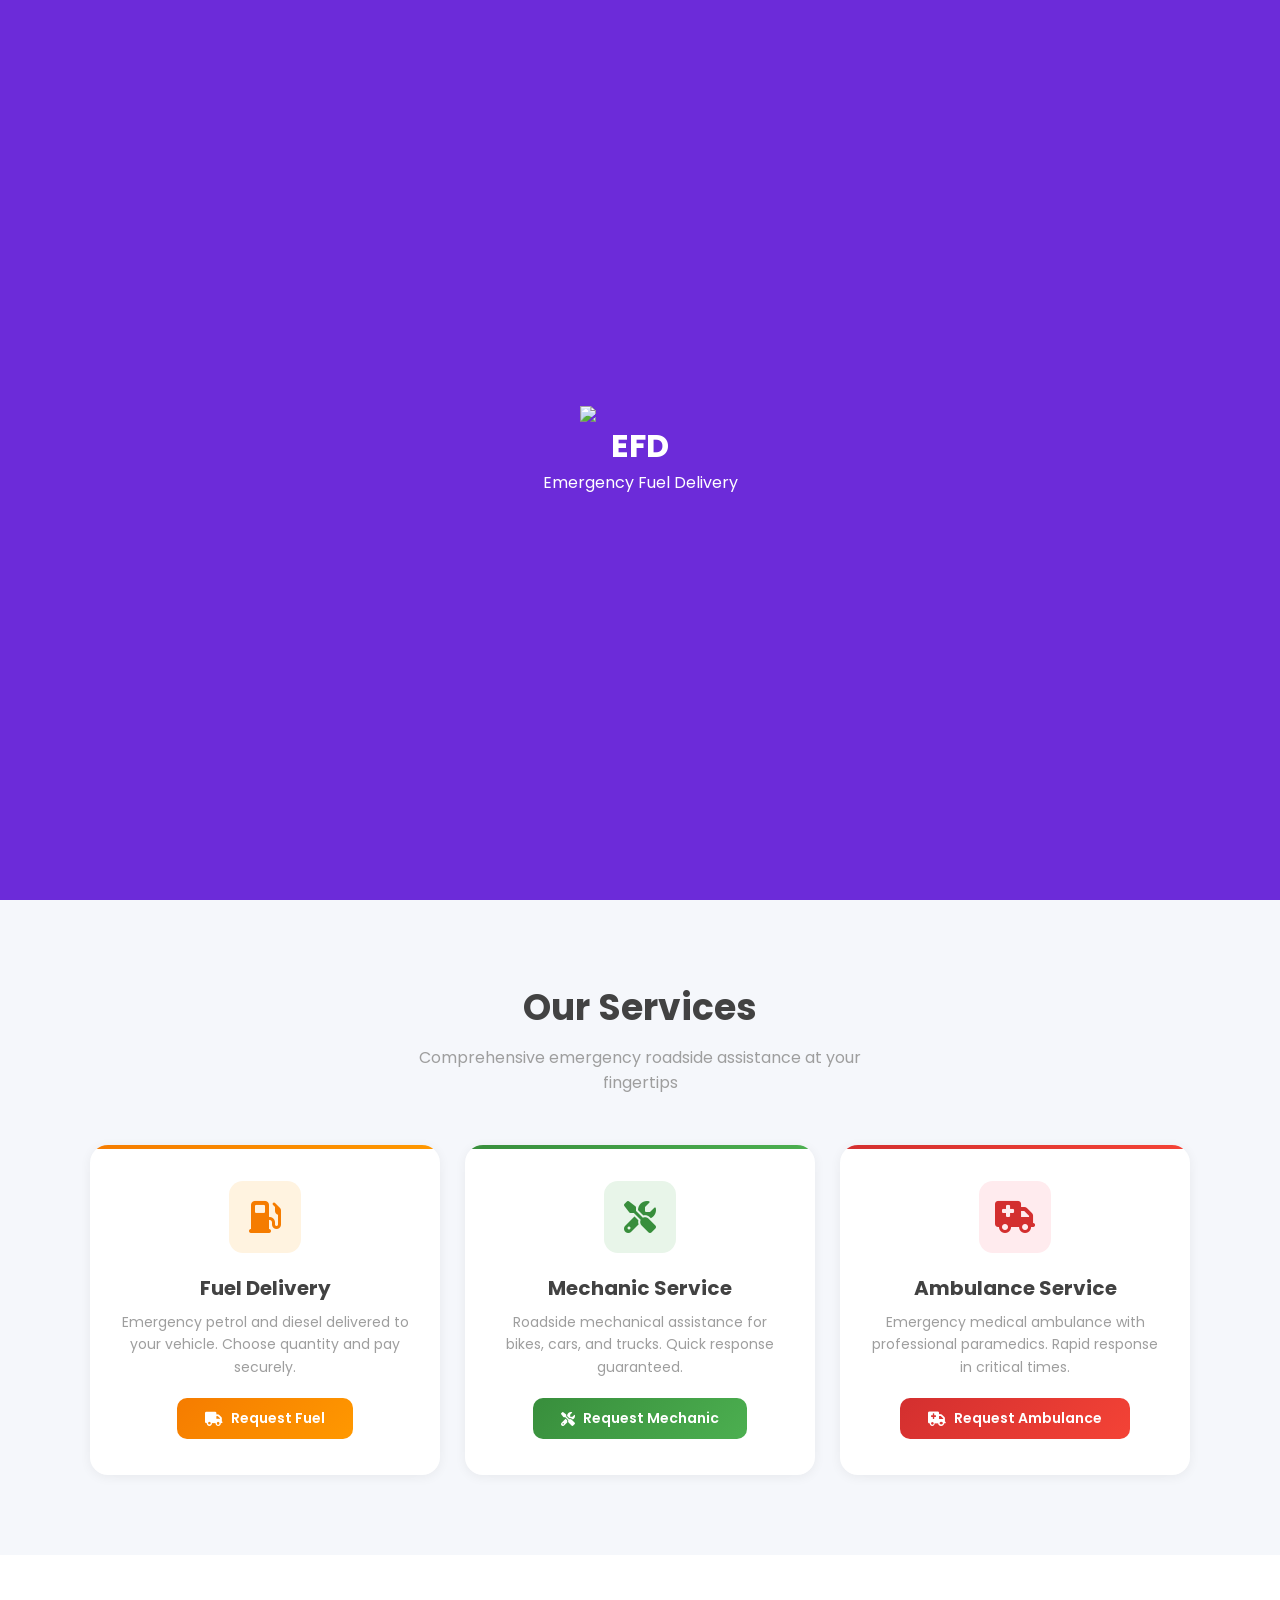
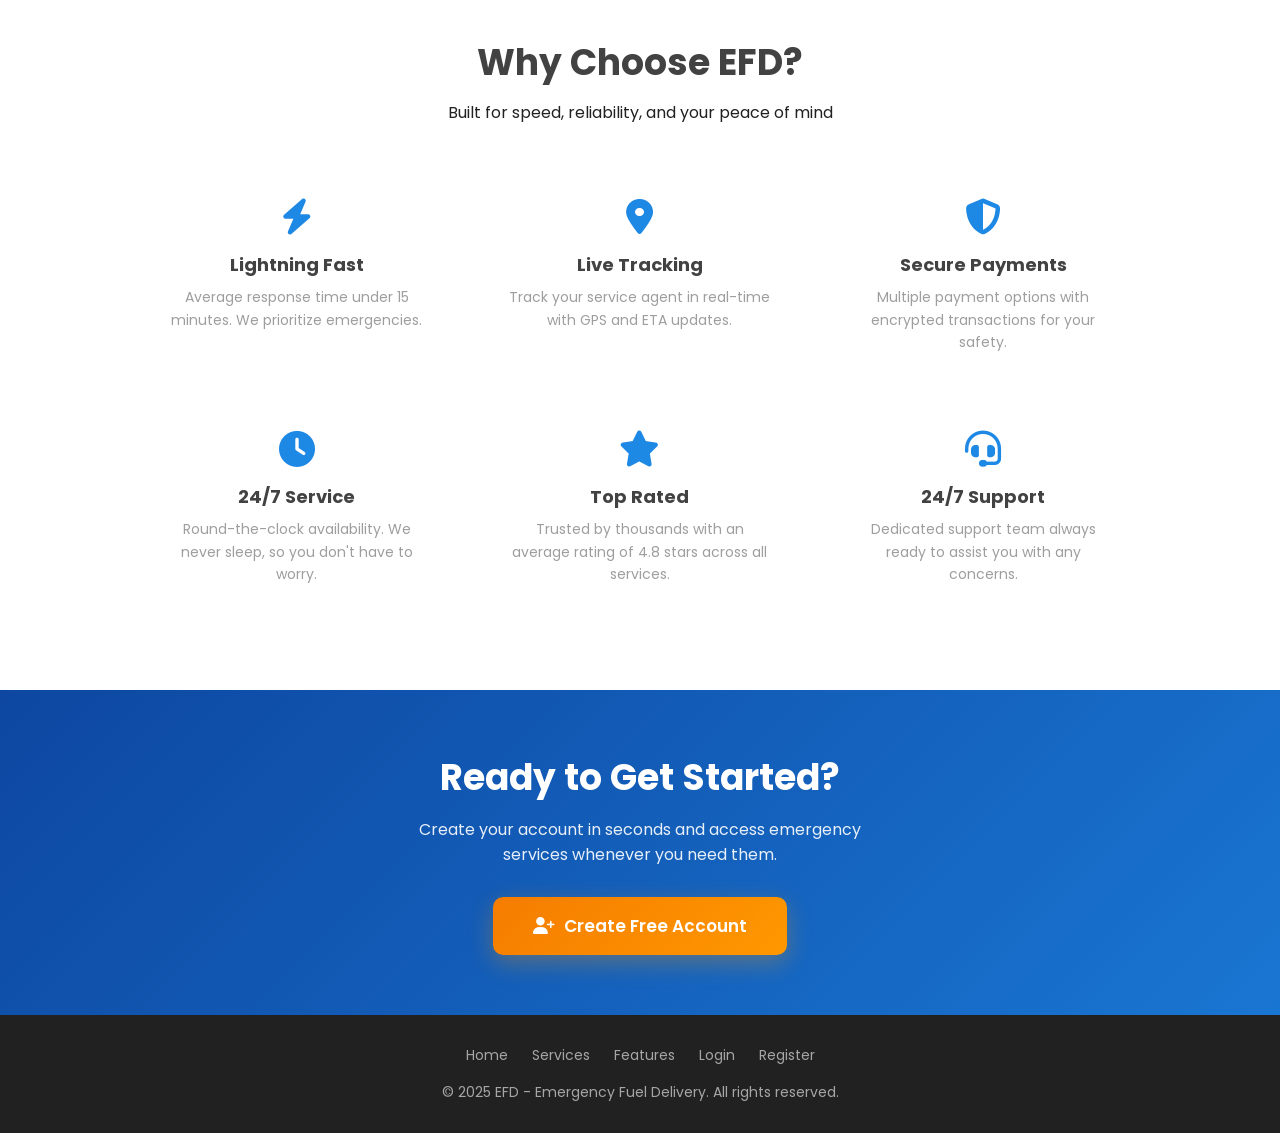
==== commit 569b7ba1: "Update index.html" ====
--- a/index.html
+++ b/index.html
@@ -515,12 +515,34 @@
             footer { padding: 20px 16px; }
             footer .footer-links { flex-wrap: wrap; gap: 16px; }
         }
+        #splash{
+    position:fixed;
+    top:0;
+    left:0;
+    width:100%;
+    height:100%;
+    background:#6C2BD9;
+    display:flex;
+    flex-direction:column;
+    justify-content:center;
+    align-items:center;
+    z-index:9999;
+    color:#fff;
+}
     </style>
 
 </head>
 
 <body>
-
+<div id="splash">
+    <img src="images/logo.png" width="120">
+    <h1>EFD</h1>
+    <p>Emergency Fuel Delivery</p>
+</div>
+
+<div id="app" style="display:none;">
+    <!-- Nee website content -->
+</div>
 <header class="page-enter">
     <div class="logo">
         <span>⛽</span> EFD
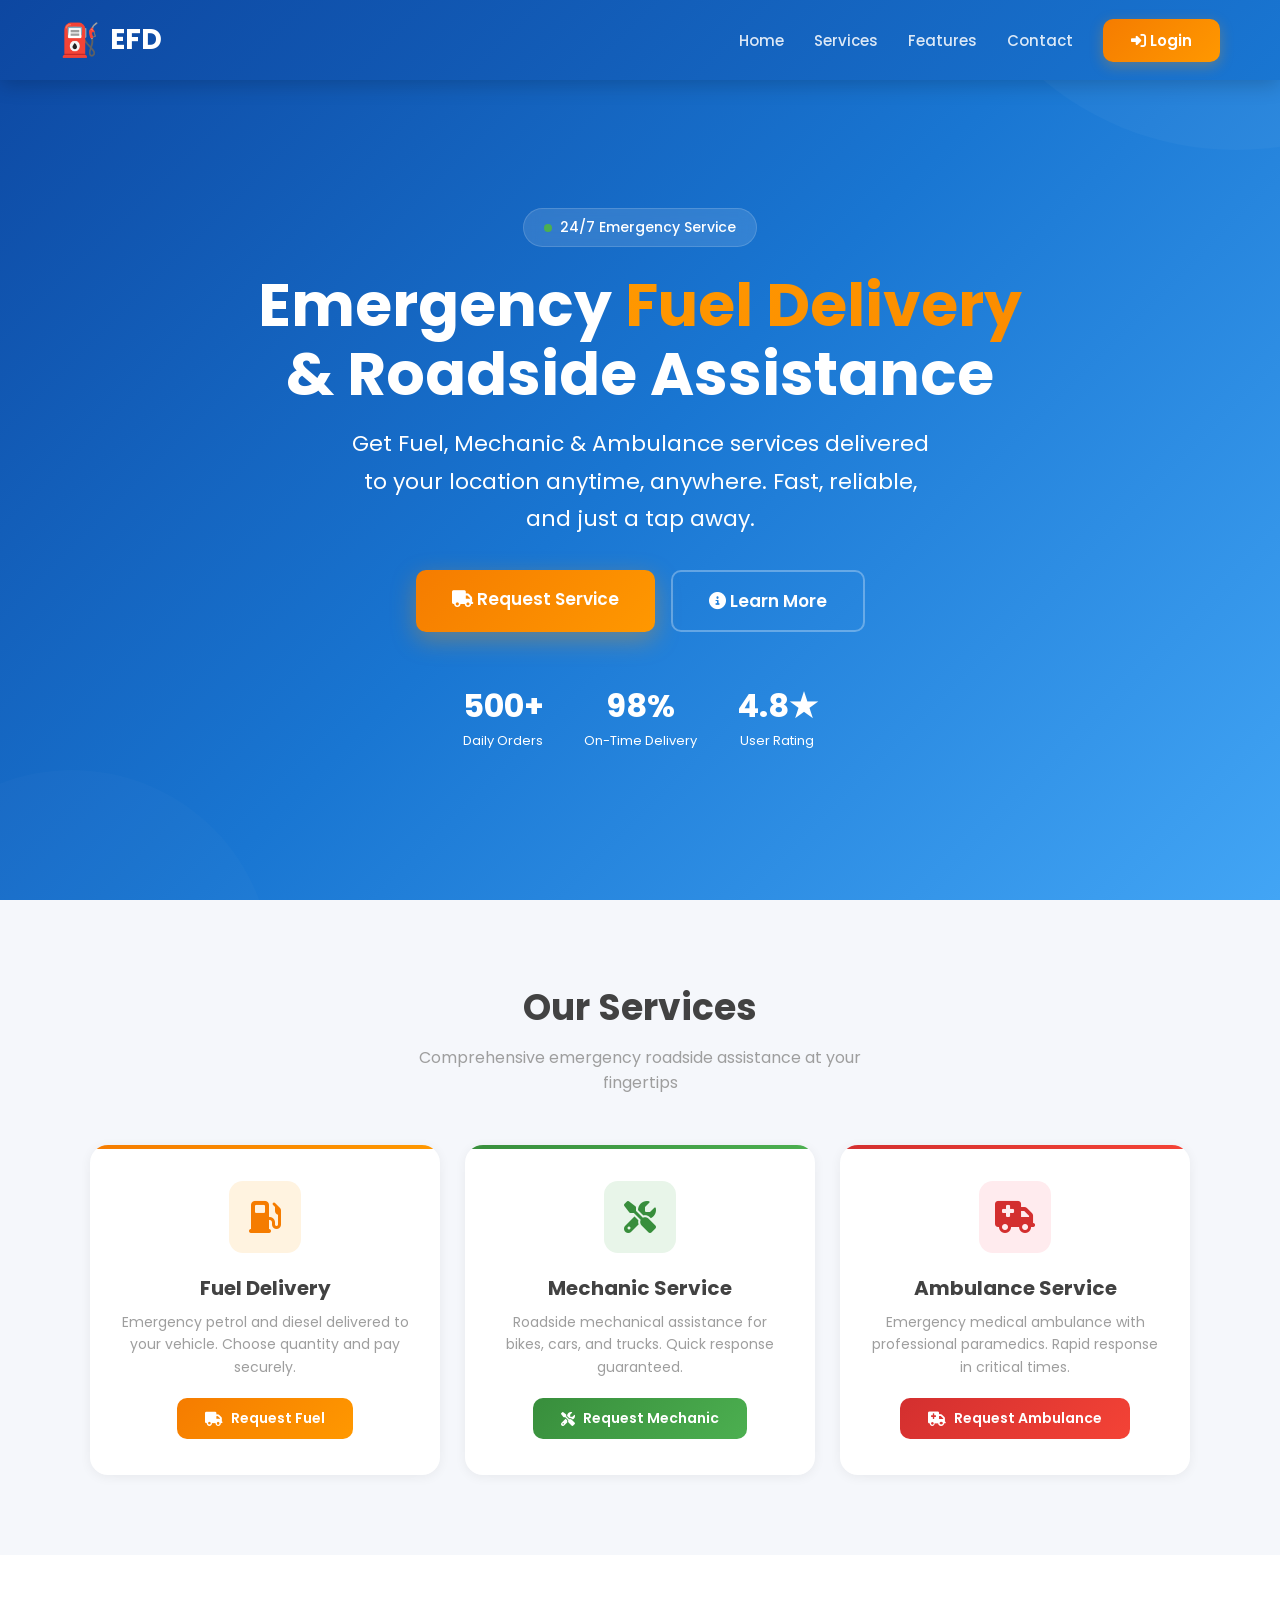
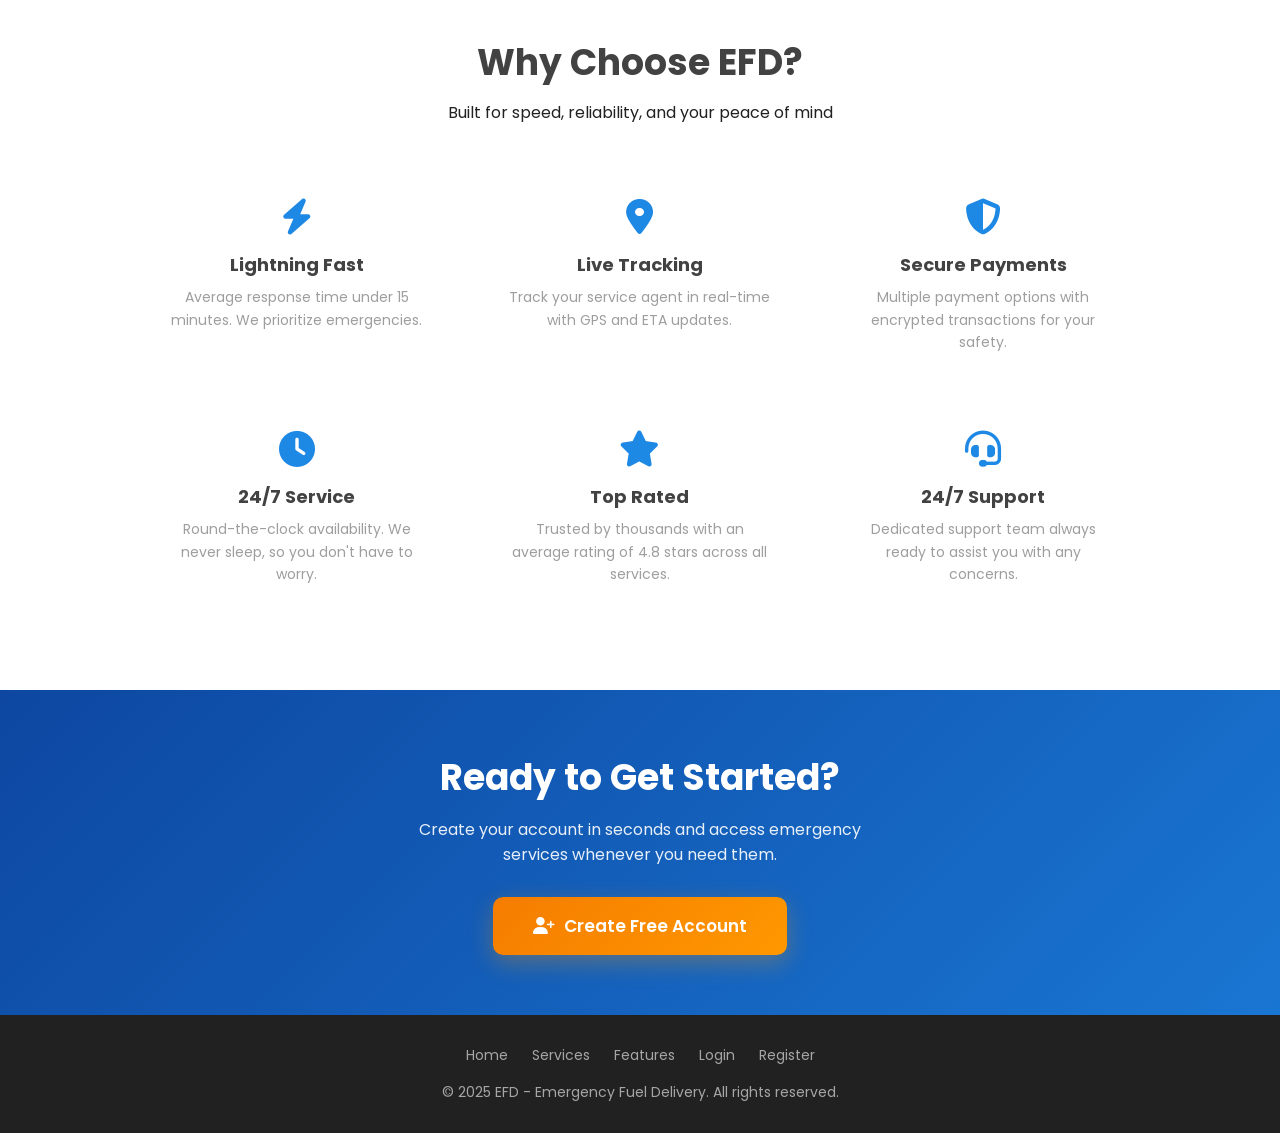
==== commit 5819755e: "Update index.html" ====
--- a/index.html
+++ b/index.html
@@ -535,7 +535,7 @@
 
 <body>
 <div id="splash">
-    <img src="images/logo.png" width="120">
+    <img src="https://res-console.cloudinary.com/dsrauitsq/thumbnails/transform/v1/image/upload/Y19maWxsLGhfMjAwLHdfMjAw/v1/U2NyZWVuc2hvdF8yMDI2LTA3LTI5XzEzMjEzOF9vaGl5MHQ=/template_primary" alt="splash" width="120">
     <h1>EFD</h1>
     <p>Emergency Fuel Delivery</p>
 </div>
